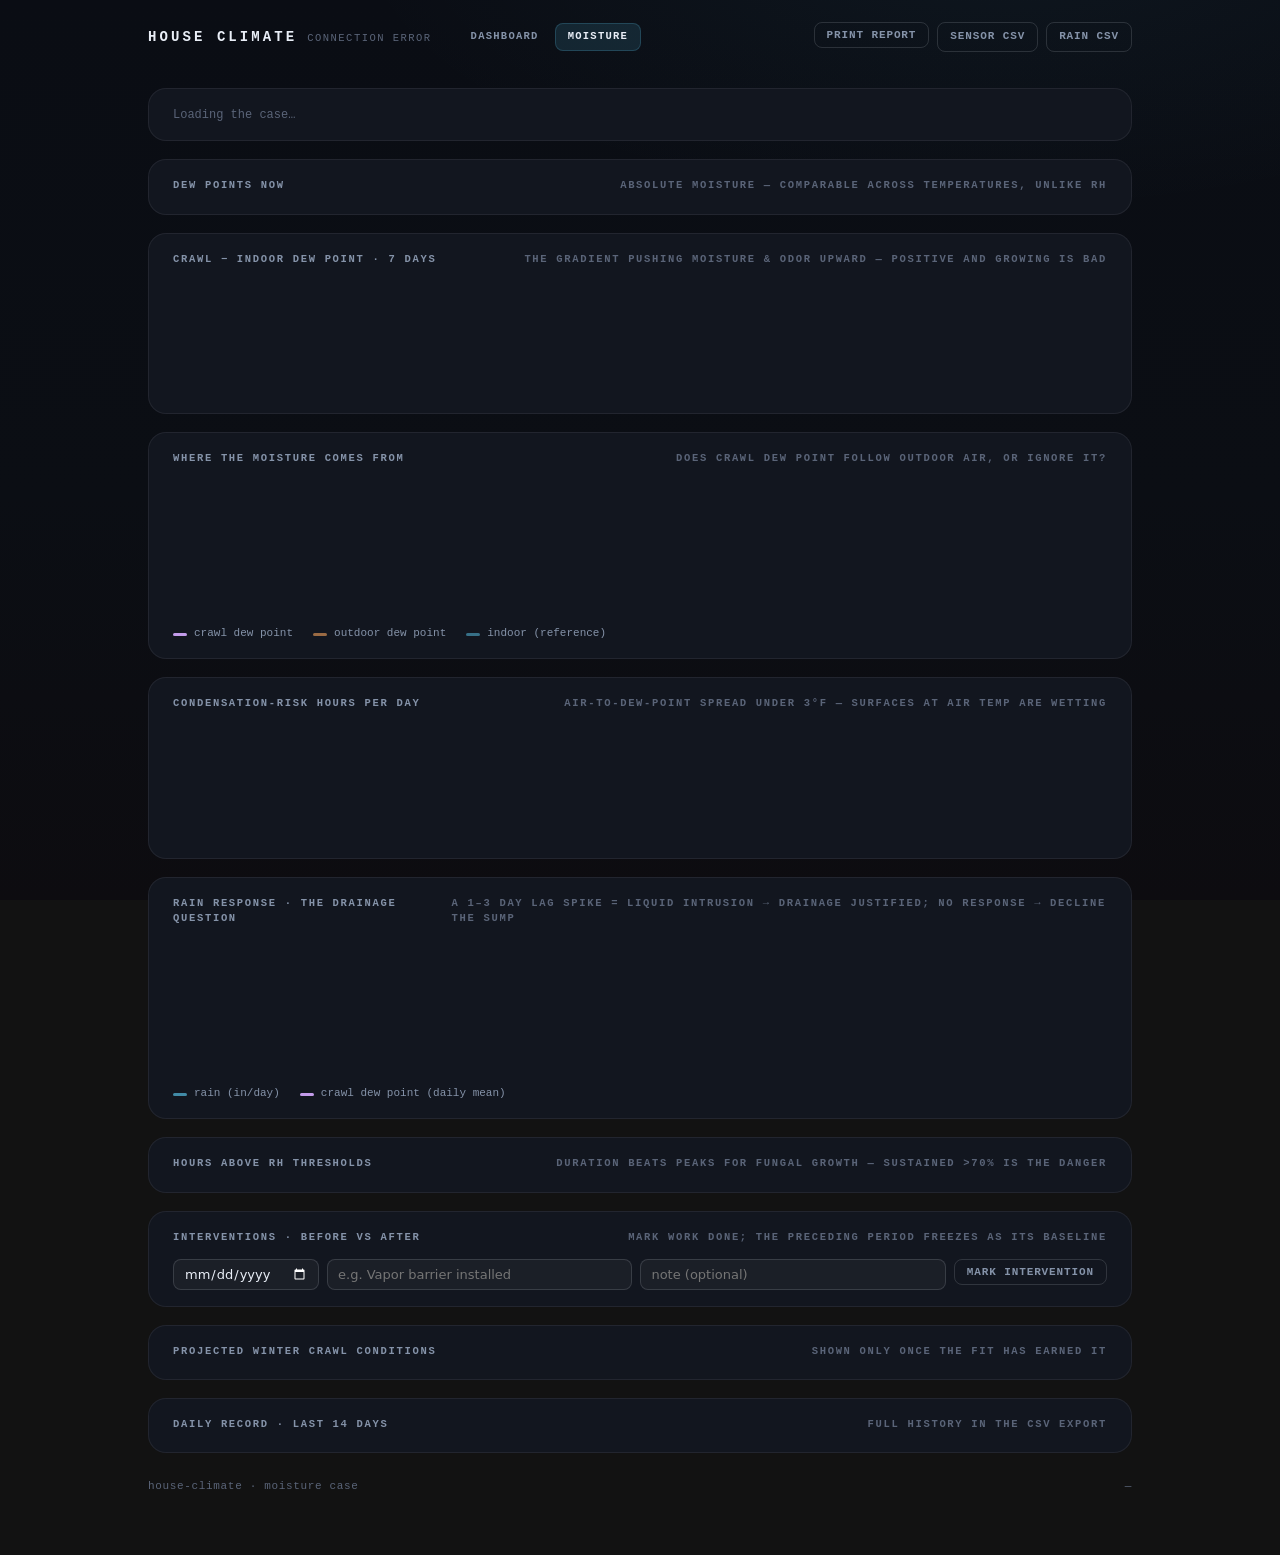
==== src/house_climate/web/static/moisture.html @ bf609acd "house-climate: self-hosted home climate dashboard" ====
<!doctype html>
<html lang="en">
<head>
  <meta charset="utf-8">
  <meta name="viewport" content="width=device-width, initial-scale=1">
  <meta name="color-scheme" content="dark">
  <title>Moisture &middot; House Climate</title>
  <link rel="icon" href="[data-uri]">
  <link rel="stylesheet" href="styles.css?v=2">
</head>
<body class="moisture-body">
  <div class="wrap mo-wrap" id="root">

    <header class="topbar">
      <div class="wordmark">
        <h1>House Climate</h1>
        <span class="sub" id="mo-sub">loading&hellip;</span>
      </div>
      <nav class="site-nav" aria-label="Site">
        <a href="./">Dashboard</a>
        <a href="moisture.html" class="active" aria-current="page">Moisture</a>
      </nav>
      <span class="spacer"></span>
      <span class="mo-actions">
        <button type="button" class="ghost-btn" id="mo-print">Print report</button>
        <a class="ghost-btn" href="/api/moisture/export.csv" download>Sensor CSV</a>
        <a class="ghost-btn" href="/api/moisture/precip.csv" download>Rain CSV</a>
      </span>
    </header>

    <!-- print-only header -->
    <div class="mo-print-head">
      <h1>Crawl Space Moisture Case &mdash; House Climate</h1>
      <p id="mo-print-meta"></p>
    </div>

    <!-- executive verdicts -->
    <section class="mo-panel" id="mo-verdicts" aria-label="Findings summary">
      <p class="loading">Loading the case&hellip;</p>
    </section>

    <!-- current dew points + delta -->
    <section class="mo-panel" aria-label="Dew points now">
      <div class="panel-head">
        <span class="micro" style="color:var(--dim)">Dew points now</span>
        <span class="micro right">absolute moisture &mdash; comparable across temperatures, unlike RH</span>
      </div>
      <div id="mo-now"></div>
    </section>

    <!-- delta chart -->
    <section class="mo-panel" aria-label="Crawl to indoor dew point delta">
      <div class="panel-head">
        <span class="micro" style="color:var(--dim)">Crawl &minus; indoor dew point &middot; 7 days</span>
        <span class="micro right">the gradient pushing moisture &amp; odor upward &mdash; positive and growing is bad</span>
      </div>
      <div id="mo-delta-lead"></div>
      <svg id="mo-delta-chart" viewBox="0 0 960 130" role="img" aria-label="Crawl minus indoor dew point over 7 days"></svg>
    </section>

    <!-- source attribution -->
    <section class="mo-panel" aria-label="Moisture source attribution">
      <div class="panel-head">
        <span class="micro" style="color:var(--dim)">Where the moisture comes from</span>
        <span class="micro right">does crawl dew point follow outdoor air, or ignore it?</span>
      </div>
      <svg id="mo-attr-chart" viewBox="0 0 960 150" role="img" aria-label="Crawl and outdoor dew point overlaid, 7 days"></svg>
      <div class="ribbon-legend">
        <span class="li"><span class="sw sw-crawlavg"></span>crawl dew point</span>
        <span class="li"><span class="sw sw-moout"></span>outdoor dew point</span>
        <span class="li"><span class="sw sw-moref"></span>indoor (reference)</span>
      </div>
      <div id="mo-attr-read"></div>
    </section>

    <!-- condensation risk -->
    <section class="mo-panel" aria-label="Condensation risk">
      <div class="panel-head">
        <span class="micro" style="color:var(--dim)">Condensation-risk hours per day</span>
        <span class="micro right">air-to-dew-point spread under 3&deg;F &mdash; surfaces at air temp are wetting</span>
      </div>
      <svg id="mo-cond-chart" viewBox="0 0 960 130" role="img" aria-label="Condensation risk hours per day"></svg>
      <div id="mo-cond-read"></div>
    </section>

    <!-- rainfall correlation -->
    <section class="mo-panel" aria-label="Rainfall response">
      <div class="panel-head">
        <span class="micro" style="color:var(--dim)">Rain response &middot; the drainage question</span>
        <span class="micro right">a 1&ndash;3 day lag spike = liquid intrusion &rarr; drainage justified; no response &rarr; decline the sump</span>
      </div>
      <svg id="mo-rain-chart" viewBox="0 0 960 150" role="img" aria-label="Daily rainfall bars with crawl dew point overlay"></svg>
      <div class="ribbon-legend">
        <span class="li"><span class="sw sw-rainbar"></span>rain (in/day)</span>
        <span class="li"><span class="sw sw-crawlavg"></span>crawl dew point (daily mean)</span>
      </div>
      <div id="mo-rain-read"></div>
    </section>

    <!-- threshold counters -->
    <section class="mo-panel" aria-label="Humidity threshold hours">
      <div class="panel-head">
        <span class="micro" style="color:var(--dim)">Hours above RH thresholds</span>
        <span class="micro right">duration beats peaks for fungal growth &mdash; sustained &gt;70% is the danger</span>
      </div>
      <div id="mo-thresholds"></div>
    </section>

    <!-- interventions -->
    <section class="mo-panel" aria-label="Interventions and baselines">
      <div class="panel-head">
        <span class="micro" style="color:var(--dim)">Interventions &middot; before vs after</span>
        <span class="micro right">mark work done; the preceding period freezes as its baseline</span>
      </div>
      <div id="mo-interventions"></div>
      <form id="mo-iv-form" class="mo-iv-form" autocomplete="off">
        <input type="date" id="mo-iv-date" required aria-label="Intervention date">
        <input type="text" id="mo-iv-label" required maxlength="80" placeholder="e.g. Vapor barrier installed" aria-label="Intervention label">
        <input type="text" id="mo-iv-note" maxlength="200" placeholder="note (optional)" aria-label="Intervention note">
        <button type="submit" class="ghost-btn">Mark intervention</button>
      </form>
    </section>

    <!-- winter projection -->
    <section class="mo-panel" aria-label="Winter projection">
      <div class="panel-head">
        <span class="micro" style="color:var(--dim)">Projected winter crawl conditions</span>
        <span class="micro right">shown only once the fit has earned it</span>
      </div>
      <div id="mo-projection"></div>
    </section>

    <!-- daily table (report backbone) -->
    <section class="mo-panel" aria-label="Daily statistics">
      <div class="panel-head">
        <span class="micro" style="color:var(--dim)">Daily record &middot; last 14 days</span>
        <span class="micro right">full history in the CSV export</span>
      </div>
      <div class="mo-tablewrap" id="mo-daily"></div>
    </section>

    <footer class="foot">
      <span>house-climate &middot; moisture case</span>
      <span class="r num" id="mo-generated">&mdash;</span>
    </footer>
  </div>

  <script src="common.js?v=2"></script>
  <script src="moisture.js?v=2"></script>
</body>
</html>
---- src/house_climate/web/static/styles.css ----
/* ================================================================
   HOUSE CLIMATE — the house is the interface.
   Committed single-theme night design: the page is the house's
   environment (sky above, earth below). Every color painted explicitly;
   this runs on a LAN wall display with no internet, no webfonts.
   ================================================================ */
:root {
  --void-top: #0A0D14;
  --void-bot: #0D0C10;
  --panel: #12161F;
  --edge: rgba(233, 238, 247, 0.07);
  --edge-strong: rgba(233, 238, 247, 0.14);
  --ink: #E9EEF7;
  --dim: #8593A9;
  --faint: #5A6478;
  --cool: #5BC9F0;
  --cool-soft: rgba(91, 201, 240, 0.14);
  --heat: #F5A45C;
  --heat-soft: rgba(245, 164, 92, 0.13);
  /* Location palette — one hue per PLACE, on every chart on every page:
     indoor = teal (--cool, solid), outside = amber (--heat, dashed),
     crawl space = violet (solid). Never reuse a place hue for a metric. */
  --crawl-line: #C39BEA;
  --crawl-soft: rgba(195, 155, 234, 0.16);
  --mint: #8AE0AD;
  --mint-soft: rgba(138, 224, 173, 0.12);
  --warn: #E8C268;
  --warn-soft: rgba(232, 194, 104, 0.10);
  --crit: #EB7A70;
  --ok-value: #8FDCA9;
  --mono: ui-monospace, "SF Mono", "Cascadia Code", Menlo, Consolas, monospace;
  --sans: system-ui, -apple-system, "Segoe UI", sans-serif;
}

* { box-sizing: border-box; margin: 0; padding: 0; }

html { scrollbar-color: #2A3140 transparent; }

body {
  font-family: var(--sans);
  color: var(--ink);
  background:
    radial-gradient(1100px 480px at 78% -8%, rgba(91, 201, 240, 0.05), transparent 60%),
    linear-gradient(180deg, var(--void-top) 0%, #0B0E14 55%, var(--void-bot) 100%);
  background-attachment: fixed;
  min-height: 100vh;
  font-size: 15px;
  line-height: 1.45;
  -webkit-font-smoothing: antialiased;
}

.wrap { max-width: 1160px; margin: 0 auto; padding: 0 28px 60px; }

/* ---- microlabel voice: everything quiet speaks mono ---- */
.micro {
  font-family: var(--mono);
  font-size: 10.5px;
  font-weight: 600;
  letter-spacing: 0.16em;
  text-transform: uppercase;
  color: var(--faint);
}
.num { font-variant-numeric: tabular-nums; }
.dim { color: var(--dim); }

/* ---- range coloring: the number itself is the status ----
   green = in range, yellow = drifting, red = out of range.
   These are override utilities: they must defeat the component base color
   rules (e.g. `.card .lead .v`, `.floor .t`) that set the default ink, and
   those carry higher selector specificity — so !important is the correct
   tool here, not a shortcut. */
.v-ok { color: var(--ok-value) !important; }
.v-watch { color: var(--warn) !important; }
.v-out { color: var(--crit) !important; }

/* ================= top bar ================= */
.topbar {
  display: flex; align-items: center; gap: 14px;
  padding: 22px 0 18px;
}
.wordmark { display: flex; align-items: baseline; gap: 10px; }
.wordmark h1 {
  font-family: var(--mono);
  font-size: 14px; font-weight: 700;
  letter-spacing: 0.22em; text-transform: uppercase;
  color: var(--ink);
  white-space: nowrap;
}
.wordmark .sub { font-family: var(--mono); font-size: 10.5px; letter-spacing: 0.14em; text-transform: uppercase; color: var(--faint); }

.breath-dot {
  width: 8px; height: 8px; border-radius: 50%;
  background: var(--mint);
  box-shadow: 0 0 8px 1px rgba(138, 224, 173, 0.55);
  animation: breathe 4.5s ease-in-out infinite;
  flex: none;
}
[data-state="cooling"] .breath-dot {
  background: var(--cool);
  box-shadow: 0 0 10px 2px rgba(91, 201, 240, 0.6);
  animation-duration: 2.6s;
}
[data-state="heating"] .breath-dot {
  background: var(--heat);
  box-shadow: 0 0 10px 2px rgba(245, 164, 92, 0.6);
  animation-duration: 2.6s;
}
/* connection lost / no data: the pulse goes red and stops */
[data-conn="down"] .breath-dot {
  background: var(--crit);
  box-shadow: 0 0 10px 2px rgba(235, 122, 112, 0.6);
  animation: none;
}
@keyframes breathe {
  0%, 100% { transform: scale(1); opacity: 0.75; }
  50% { transform: scale(1.35); opacity: 1; }
}

.topbar .spacer { flex: 1; }

/* ---- site nav: the two pages of the app, active page marked ---- */
.site-nav { display: flex; gap: 3px; margin-left: 12px; }
.site-nav a {
  font-family: var(--mono); font-size: 10.5px; font-weight: 600;
  letter-spacing: 0.12em; text-transform: uppercase;
  color: var(--dim); text-decoration: none;
  padding: 5px 12px; border-radius: 8px;
  border: 1px solid transparent;
  white-space: nowrap;
}
.site-nav a:hover { color: var(--ink); background: rgba(233, 238, 247, 0.05); }
.site-nav a:focus-visible { outline: 2px solid var(--cool); outline-offset: 1px; }
.site-nav a.active {
  color: var(--ink);
  background: rgba(91, 201, 240, 0.12);
  border-color: rgba(91, 201, 240, 0.2);
}
.clock { font-family: var(--mono); font-size: 12.5px; color: var(--dim); letter-spacing: 0.04em; }
.today-chip {
  font-family: var(--mono); font-size: 12.5px; font-weight: 600;
  color: var(--mint);
  background: var(--mint-soft);
  border: 1px solid rgba(138, 224, 173, 0.22);
  padding: 5px 12px; border-radius: 999px;
  white-space: nowrap;
}

/* ================= alerts strip ================= */
.alerts { display: flex; flex-direction: column; gap: 8px; margin-bottom: 18px; }
.alerts:empty { display: none; }
.alert {
  display: flex; align-items: baseline; gap: 10px;
  font-family: var(--mono); font-size: 13px; line-height: 1.5;
  padding: 10px 14px;
  border-radius: 10px;
  border-left: 3px solid var(--warn);
  background: var(--warn-soft);
  color: var(--ink);
}
.alert .sev {
  font-size: 9.5px; font-weight: 700; letter-spacing: 0.12em; text-transform: uppercase;
  color: var(--warn); flex: none;
}
.alert.crit { border-left-color: var(--crit); background: rgba(235, 122, 112, 0.10); }
.alert.crit .sev { color: var(--crit); }

/* ================= hero row ================= */
.hero-row {
  display: grid;
  grid-template-columns: minmax(0, 2.05fr) minmax(250px, 1fr);
  gap: 18px;
  align-items: stretch;
}

/* ---- page-load orchestration: the system comes online in order ---- */
@keyframes rise { from { opacity: 0; transform: translateY(14px); } to { opacity: 1; transform: none; } }
.scene, .rail, .humidity-panel, .crawl-panel, .ribbon-panel, .card { animation: rise 0.7s cubic-bezier(0.16, 1, 0.3, 1) both; }
.rail { animation-delay: 0.10s; }
.humidity-panel { animation-delay: 0.18s; }
.crawl-panel { animation-delay: 0.24s; }
.ribbon-panel { animation-delay: 0.28s; }
.cards .card:nth-child(1) { animation-delay: 0.38s; }
.cards .card:nth-child(2) { animation-delay: 0.46s; }
.cards .card:nth-child(3) { animation-delay: 0.54s; }

.scene {
  position: relative;
  border: 1px solid var(--edge);
  border-radius: 18px;
  background: linear-gradient(180deg, #0D1119 0%, #0F131C 72%, #12100F 100%);
  overflow: hidden;
  padding: 26px 30px 22px;
  display: grid;
  grid-template-columns: minmax(0, 1.15fr) minmax(0, 1fr);
  gap: 26px;
  transition: filter 0.6s ease, background 1.2s ease;
}
/* stale reading: the whole scene desaturates */
.scene.is-stale { filter: saturate(0.35) brightness(0.85); }

/* ---- the sky: driven by the real weather feed ----
   data-weather on #root: day | night | clouds | rain | snow */
.stars { position: absolute; inset: 0; z-index: 0; pointer-events: none; display: none; }
[data-weather="night"] .stars { display: block; }
.stars i {
  position: absolute;
  width: 2px; height: 2px; border-radius: 50%;
  background: #E9EEF7;
  opacity: 0.18;
  animation: twinkle var(--tw, 9s) ease-in-out var(--twd, 0s) infinite;
}
@keyframes twinkle {
  0%, 100% { opacity: 0.10; }
  50% { opacity: var(--twmax, 0.42); }
}

/* sun by day, moon by night */
[data-weather="night"] .sun {
  background: radial-gradient(circle at 62% 38%, #F0F3F9 42%, #B9C2D4 60%, rgba(185, 194, 212, 0.2) 100%);
  box-shadow: 0 0 14px 3px rgba(233, 238, 247, 0.18);
  animation: none;
}
[data-weather="clouds"] .sun { filter: brightness(0.72) saturate(0.7); }
[data-weather="rain"] .sun { filter: brightness(0.45) saturate(0.4); }
[data-weather="snow"] .sun { filter: brightness(0.6) saturate(0.5); }

/* drifting clouds — present for clouds, rain, and snow */
.clouds { position: absolute; inset: 0; z-index: 0; pointer-events: none; display: none; overflow: hidden; }
[data-weather="clouds"] .clouds,
[data-weather="rain"] .clouds,
[data-weather="snow"] .clouds { display: block; }
.clouds i {
  position: absolute;
  width: 130px; height: 30px; border-radius: 999px;
  background: rgba(233, 238, 247, 0.10);
  filter: blur(13px);
  animation: cloud-drift var(--cd, 85s) linear var(--cdd, 0s) infinite;
}
[data-weather="rain"] .clouds i,
[data-weather="snow"] .clouds i { background: rgba(160, 176, 205, 0.13); }
@keyframes cloud-drift {
  from { transform: translateX(-160px); }
  to { transform: translateX(1200px); }
}

/* rain falls around the house */
.rain { position: absolute; inset: 0; z-index: 0; pointer-events: none; display: none; }
[data-weather="rain"] .rain { display: block; }
.rain i {
  position: absolute; top: -14px;
  width: 1.5px; height: 12px; border-radius: 2px;
  background: linear-gradient(180deg, rgba(122, 168, 255, 0), rgba(122, 168, 255, 0.4));
  transform: rotate(9deg);
  animation: rainfall var(--rd, 1.1s) linear var(--rdd, 0s) infinite;
}
@keyframes rainfall {
  from { transform: translateY(0) rotate(9deg); opacity: 0.9; }
  to { transform: translateY(480px) rotate(9deg); opacity: 0.35; }
}

/* snow drifts down with a gentle sway */
.snow { position: absolute; inset: 0; z-index: 0; pointer-events: none; display: none; }
[data-weather="snow"] .snow { display: block; }
.snow i {
  position: absolute; top: -12px;
  width: 3px; height: 3px; border-radius: 50%;
  background: rgba(233, 238, 247, 0.75);
  animation: snowfall var(--sd, 8s) linear var(--sdd, 0s) infinite;
}
@keyframes snowfall {
  0% { transform: translate(0, 0); opacity: 0; }
  12% { opacity: 0.85; }
  100% { transform: translate(var(--sx, 12px), 470px); opacity: 0.4; }
}

/* sky tint follows the weather */
[data-weather="night"] .scene { background: linear-gradient(180deg, #0A0D16 0%, #0E121B 72%, #12100F 100%); }
[data-weather="rain"] .scene { background: linear-gradient(180deg, #0B0F15 0%, #0E1119 72%, #100F0E 100%); }
[data-weather="clouds"] .scene,
[data-weather="snow"] .scene { background: linear-gradient(180deg, #0E1219 0%, #10141C 72%, #12100F 100%); }

/* ambience pauses when the tab is hidden — this runs for months on a wall */
[data-anim="paused"] .stars i,
[data-anim="paused"] .clouds i,
[data-anim="paused"] .rain i,
[data-anim="paused"] .snow i,
[data-anim="paused"] .airflow .aw-stream,
[data-anim="paused"] .airflow .aw-stream path,
[data-anim="paused"] .breath-dot,
[data-anim="paused"] .sun,
[data-anim="paused"] .rb-now-dot { animation-play-state: paused; }

.scene .outdoor, .scene .house, .scene .stat-col { position: relative; z-index: 1; }

/* ---- outdoor strip ---- */
.outdoor {
  grid-column: 1 / -1;
  display: flex; flex-wrap: wrap; align-items: center; gap: 16px;
  min-height: 30px;
}
.sun {
  width: 22px; height: 22px; border-radius: 50%;
  background: radial-gradient(circle at 38% 35%, #FFD9A8, var(--heat) 58%, rgba(245, 164, 92, 0.25) 100%);
  box-shadow: 0 0 18px 4px rgba(245, 164, 92, calc(0.12 + 0.35 * var(--solar, 0.27)));
  animation: sunpulse 8s ease-in-out infinite;
  flex: none;
}
@keyframes sunpulse { 0%, 100% { filter: brightness(1); } 50% { filter: brightness(1.18); } }
.outdoor .line { font-family: var(--mono); font-size: 12.5px; color: var(--dim); letter-spacing: 0.03em; }
.outdoor .line b { color: var(--ink); font-weight: 600; }
.outdoor .aqi {
  margin-left: auto;
  font-family: var(--mono); font-size: 11px; font-weight: 600;
  padding: 3px 10px; border-radius: 999px;
  letter-spacing: 0.05em;
  white-space: nowrap;
}
.aqi-ok { color: var(--mint); background: var(--mint-soft); }
.aqi-neutral { color: var(--dim); background: rgba(233, 238, 247, 0.06); }
.aqi-warn { color: var(--warn); background: var(--warn-soft); }
.aqi-crit { color: var(--crit); background: rgba(235, 122, 112, 0.14); }

/* prominent escalation above the modest .aqi chip — same crit hue.
   flex-basis:100% forces it onto its own row in the flex-wrap .outdoor
   strip, pushing the sun/temp line beneath it. */
.smoke-banner {
  flex-basis: 100%;
  color: var(--crit); background: rgba(235, 122, 112, 0.14);
  border-radius: 10px; padding: 8px 12px;
  font-family: var(--mono); font-size: 0.85rem; font-weight: 600;
}

/* ---- the house cross-section ---- */
.house { position: relative; padding-top: 44px; }
.roof {
  position: absolute; top: 0; left: -7%; width: 114%; height: 52px;
  clip-path: polygon(50% 0, 100% 100%, 0 100%);
  background: linear-gradient(180deg, #1B2230, #141924);
  border-radius: 2px;
}
.roof::after {
  content: ""; position: absolute; inset: 0;
  clip-path: polygon(50% 0, 100% 100%, 50% 6px, 0 100%);
  background: var(--edge-strong);
}
.floors {
  position: relative;
  border: 1px solid var(--edge-strong);
  border-radius: 0 0 4px 4px;
  background: rgba(18, 22, 31, 0.6);
  overflow: hidden;
  transition: box-shadow 1.2s ease;
}
[data-state="cooling"] .floors {
  box-shadow: inset 0 0 34px rgba(91, 201, 240, 0.10), 0 0 22px rgba(91, 201, 240, 0.07);
  animation: wallglow 2.6s ease-in-out infinite;
}
@keyframes wallglow {
  0%, 100% { box-shadow: inset 0 0 34px rgba(91, 201, 240, 0.08), 0 0 22px rgba(91, 201, 240, 0.05); }
  50% { box-shadow: inset 0 0 44px rgba(91, 201, 240, 0.15), 0 0 26px rgba(91, 201, 240, 0.10); }
}
[data-state="heating"] .floors { animation: heatglow 2.6s ease-in-out infinite; }
@keyframes heatglow {
  0%, 100% { box-shadow: inset 0 0 34px rgba(245, 164, 92, 0.08), 0 0 22px rgba(245, 164, 92, 0.05); }
  50% { box-shadow: inset 0 0 44px rgba(245, 164, 92, 0.15), 0 0 26px rgba(245, 164, 92, 0.10); }
}

.floor {
  display: flex; align-items: center; justify-content: space-between;
  gap: 12px;
  padding: 15px 18px;
  border-top: 1px solid var(--edge);
  position: relative; z-index: 2;
}
.floor:first-child { border-top: none; }
.floor .room { display: flex; flex-direction: column; gap: 3px; }
.floor .vals { display: flex; align-items: baseline; gap: 12px; }
.floor .t { font-family: var(--mono); font-size: 21px; font-weight: 500; color: var(--ink); }
.floor .t .u { font-size: 12px; color: var(--faint); font-weight: 400; }
.floor .rh { font-family: var(--mono); font-size: 12px; color: var(--dim); }
.floor .age { font-family: var(--mono); font-size: 10px; color: var(--faint); }
.floor .age.old { color: var(--warn); }
.sig { display: inline-flex; align-items: flex-end; gap: 1.5px; height: 10px; margin-left: 2px; opacity: 0.75; }
.sig i { width: 2.5px; border-radius: 1px; background: var(--ok-value); }
.sig i:nth-child(1) { height: 3px; } .sig i:nth-child(2) { height: 5px; }
.sig i:nth-child(3) { height: 7px; } .sig i:nth-child(4) { height: 10px; }
.sig.weak i { background: var(--warn); }
.sig i.off { background: rgba(233, 238, 247, 0.14); }
.batt-chip {
  font-family: var(--mono); font-size: 9px; font-weight: 700; letter-spacing: 0.08em;
  text-transform: uppercase;
  color: var(--crit); background: rgba(235, 122, 112, 0.14);
  padding: 2px 6px; border-radius: 999px; margin-left: 2px;
}
/* indoor PM2.5 chip (Levoit via the HA bridge) — severity-colored */
.pm {
  font-family: var(--mono); font-size: 10px; font-weight: 700; letter-spacing: 0.05em;
  padding: 2px 6px; border-radius: 999px; margin-left: 2px;
  border: 1px solid transparent; cursor: default;
}
.pm.pm-ok { color: var(--ok-value); background: var(--mint-soft); }
.pm.pm-warn { color: var(--warn); background: var(--warn-soft); }
.pm.pm-bad { color: var(--crit); background: rgba(235, 122, 112, 0.14); }
.pm.pm-stale { color: var(--faint); border-color: var(--edge); }
.floor.stale .t, .floor.stale .rh { color: var(--faint); }
.floor.absent .t, .floor.absent .rh { color: var(--faint); }
.floor.absent .waiting { font-family: var(--mono); font-size: 11.5px; color: var(--faint); font-style: normal; }

/* crawl space: below the drawn ground line */
.crawl {
  margin-top: 10px;
  border: 1px dashed rgba(233, 238, 247, 0.13);
  border-radius: 4px;
  background: rgba(13, 12, 10, 0.5);
  position: relative; z-index: 2;
}
.crawl:empty { display: none; }
.crawl::before {
  content: "";
  position: absolute; top: -6px; left: -60px; right: -60px;
  height: 1px;
  background: linear-gradient(90deg, transparent, var(--edge-strong) 8%, var(--edge-strong) 92%, transparent);
  pointer-events: none;
}
.crawl .floor { border-top: none; padding: 11px 18px; }
.crawl .t { font-size: 17px; }

/* Conditioned air moving through the house — streamlines. Each stream is a
   full-width sine path; puffs of light (stroke dashes) travel ALONG the
   curve, so the motion itself undulates instead of a shape being dragged
   across. The whole stream also breathes vertically. Deliberately NOT rain:
   horizontal, wavy, soft-ended (the stroke gradient fades both edges).
   Cyan cooling, amber heating, neutral fan. */
.airflow { position: absolute; inset: 0; z-index: 1; pointer-events: none; overflow: hidden; }
.airflow .aw-stream {
  position: absolute; inset: 0; width: 100%; height: 100%;
  opacity: 0;
  transition: opacity 0.9s ease;
  will-change: opacity;
}
.airflow .aw-stream path {
  fill: none;
  stroke-width: 2.2;
  stroke-linecap: round;
  vector-effect: non-scaling-stroke;
  /* pathLength=100 on the element makes these units stable */
  stroke-dasharray: 7 26;
}
[data-state="cooling"] .airflow .aw-stream,
[data-state="heating"] .airflow .aw-stream,
[data-state="fan"] .airflow .aw-stream {
  opacity: 1;
  animation: stream-breathe var(--bob, 7s) ease-in-out var(--delay, 0s) infinite;
}
[data-state="cooling"] .airflow .aw-stream path { stroke: url(#aw-cool); animation: dashflow var(--dur, 6s) linear var(--delay, 0s) infinite; }
[data-state="heating"] .airflow .aw-stream path { stroke: url(#aw-heat); animation: dashflow var(--dur, 6s) linear var(--delay, 0s) infinite; }
[data-state="fan"] .airflow .aw-stream path { stroke: url(#aw-fan); animation: dashflow calc(var(--dur, 6s) * 1.6) linear var(--delay, 0s) infinite; }
@keyframes dashflow {
  from { stroke-dashoffset: 0; }
  to { stroke-dashoffset: -66; } /* two dash periods per cycle, seamless */
}
@keyframes stream-breathe {
  0%, 100% { transform: translateY(0); }
  50% { transform: translateY(var(--bobamp, 4px)); }
}

/* ---- thermostat column ---- */
.stat-col { display: flex; flex-direction: column; justify-content: center; gap: 16px; padding-bottom: 60px; }
.big-temp { display: flex; align-items: baseline; gap: 6px; line-height: 1; }
.big-temp .v {
  font-size: 84px; font-weight: 200; letter-spacing: -0.02em;
  font-variant-numeric: tabular-nums;
  color: var(--ink);
}
.big-temp .u { font-size: 22px; font-weight: 300; color: var(--dim); }

.eq-pill {
  display: inline-flex; align-items: center; gap: 8px;
  align-self: flex-start;
  font-family: var(--mono); font-size: 12px; font-weight: 600;
  letter-spacing: 0.12em; text-transform: uppercase;
  padding: 7px 14px; border-radius: 999px;
  border: 1px solid var(--edge-strong);
  color: var(--dim); background: rgba(233, 238, 247, 0.03);
  transition: all 0.6s ease;
}
.eq-pill .d { width: 7px; height: 7px; border-radius: 50%; background: var(--faint); }
[data-state="cooling"] .eq-pill {
  color: var(--cool); border-color: rgba(91, 201, 240, 0.35); background: var(--cool-soft);
}
[data-state="cooling"] .eq-pill .d {
  background: var(--cool);
  box-shadow: 0 0 8px 2px rgba(91, 201, 240, 0.5);
  animation: breathe 2.6s ease-in-out infinite;
}
[data-state="heating"] .eq-pill {
  color: var(--heat); border-color: rgba(245, 164, 92, 0.35); background: var(--heat-soft);
}
[data-state="heating"] .eq-pill .d {
  background: var(--heat);
  box-shadow: 0 0 8px 2px rgba(245, 164, 92, 0.5);
  animation: breathe 2.6s ease-in-out infinite;
}

/* comfort band: heat notch … indoor marker … cool notch */
.band { display: flex; flex-direction: column; gap: 7px; max-width: 320px; }
[data-state="off"] .band { opacity: 0.5; }
.band .track {
  position: relative; height: 5px; border-radius: 999px;
  background: linear-gradient(90deg, rgba(245, 164, 92, 0.35), rgba(233, 238, 247, 0.10) 38%, rgba(233, 238, 247, 0.10) 62%, rgba(91, 201, 240, 0.35));
}
.band .notch {
  position: absolute; top: -4px; width: 2.5px; height: 13px; border-radius: 2px;
}
.band .notch.h { background: var(--heat); }
.band .notch.c { background: var(--cool); }
.band .marker {
  position: absolute; top: -3.5px;
  width: 12px; height: 12px; border-radius: 50%;
  background: var(--ink);
  border: 2.5px solid #0F131C;
  box-shadow: 0 0 0 1.5px rgba(233, 238, 247, 0.35);
  transform: translateX(-50%);
}
[data-state="cooling"] .band .marker {
  background: var(--cool);
  box-shadow: 0 0 0 1.5px rgba(91, 201, 240, 0.5), 0 0 10px 2px rgba(91, 201, 240, 0.35);
}
[data-state="heating"] .band .marker {
  background: var(--heat);
  box-shadow: 0 0 0 1.5px rgba(245, 164, 92, 0.5), 0 0 10px 2px rgba(245, 164, 92, 0.35);
}
.band .labels { display: flex; justify-content: space-between; font-family: var(--mono); font-size: 11px; color: var(--dim); }
.band .labels .h b { color: var(--heat); font-weight: 600; }
.band .labels .c b { color: var(--cool); font-weight: 600; }

.rh-line { font-family: var(--mono); font-size: 13px; color: var(--dim); }
.rh-line b { font-weight: 600; color: var(--ink); }
/* the source note wraps as one unit instead of breaking mid-phrase */
.rh-line .rh-src { white-space: nowrap; color: var(--faint); }

/* stale banner + no-data empty state */
.stale-banner {
  grid-column: 1 / -1;
  font-family: var(--mono); font-size: 11px; font-weight: 600; letter-spacing: 0.1em;
  text-transform: uppercase;
  color: var(--warn); background: var(--warn-soft);
  border: 1px solid rgba(232, 194, 104, 0.25);
  border-radius: 8px; padding: 8px 12px; text-align: center;
}
.scene-empty {
  grid-column: 1 / -1;
  display: flex; flex-direction: column; align-items: center; gap: 8px;
  padding: 40px 20px; text-align: center;
}
.scene-empty .dot { width: 10px; height: 10px; border-radius: 50%; background: var(--crit); box-shadow: 0 0 10px 2px rgba(235, 122, 112, 0.5); }
.scene-empty p { color: var(--ink); font-size: 14px; }
.scene-empty p.sub { color: var(--dim); font-size: 12.5px; }

/* ================= cost rail ================= */
.rail {
  border: 1px solid var(--edge);
  border-radius: 18px;
  background: var(--panel);
  padding: 22px 22px 18px;
  display: flex; flex-direction: column;
}
.peak-strip {
  display: flex; flex-direction: column; gap: 2px;
  padding: 8px 12px; border-radius: 10px; margin-bottom: 12px; line-height: 1.25;
}
.peak-strip b { font-size: 0.95rem; letter-spacing: 0.02em; }
.peak-strip span { font-size: 0.8rem; opacity: 0.9; }
/* Same three hues as the band breakdown below (.b-off/.b-mid/.b-peak) and
   the chart's on-peak shading (.rb-peak), so the strip reads as one system. */
.peak-strip.is-off { background: var(--mint-soft); color: var(--mint); }
.peak-strip.is-warn { background: var(--warn-soft); color: var(--warn); }
.peak-strip.is-peak { background: rgba(235, 122, 112, 0.14); color: var(--crit); }
/* Mid tier active (not bordering peak): same amber as .b-mid below, so it
   never reads as the mint "cheap power" off-peak state. */
.peak-strip.is-mid { background: var(--warn-soft); color: var(--warn); }
/* Flat-rate utility: no peak/off framing exists, so no mint/amber/red — a
   plain neutral gray instead of implying either "cheap" or "watch out". */
.peak-strip.is-flat { background: rgba(133, 147, 169, 0.12); color: var(--dim); }

.rail .today-amt {
  font-size: 46px; font-weight: 250; line-height: 1.05;
  font-variant-numeric: tabular-nums;
  color: var(--ink);
  margin-top: 8px;
  transition: color 0.5s ease;
}
.rail .today-amt.is-ticking { color: var(--mint); text-shadow: 0 0 18px rgba(138, 224, 173, 0.25); }
.accrual {
  margin-top: 6px;
  font-family: var(--mono); font-size: 11.5px; font-weight: 600;
  color: var(--mint);
}
.accrual[hidden] { display: none; }

.rail hr { border: none; border-top: 1px solid var(--edge); margin: 16px 0 14px; }

.bands { display: flex; flex-direction: column; gap: 8px; margin-top: 9px; }
.bandrow { display: flex; align-items: center; gap: 9px; font-family: var(--mono); font-size: 12px; }
.bandrow .dot { width: 7px; height: 7px; border-radius: 50%; flex: none; }
.bandrow .nm { color: var(--dim); width: 70px; }
.bandrow .bar { flex: 1; height: 3px; border-radius: 999px; background: rgba(233, 238, 247, 0.07); overflow: hidden; }
.bandrow .bar i { display: block; height: 100%; border-radius: 999px; }
.bandrow .amt { color: var(--ink); font-weight: 600; width: 50px; text-align: right; }
.b-peak .dot, .b-peak .bar i { background: var(--crit); }
.b-mid .dot, .b-mid .bar i { background: var(--warn); }
.b-off .dot, .b-off .bar i { background: var(--mint); }

.proj-row { display: flex; justify-content: space-between; font-family: var(--mono); font-size: 12px; color: var(--dim); margin-top: 10px; }
.proj-row b { color: var(--ink); font-weight: 600; }

.fc-line { margin-top: 9px; font-size: 13px; color: var(--dim); line-height: 1.5; }
.fc-line b { color: var(--ink); font-weight: 600; }
.fc-basis { margin-top: 5px; font-family: var(--mono); font-size: 10.5px; color: var(--faint); }
.fc-tip {
  margin-top: 9px; padding: 9px 12px;
  border-left: 2px solid var(--mint);
  background: var(--mint-soft);
  border-radius: 0 8px 8px 0;
  font-size: 12.5px; color: var(--ink); line-height: 1.5;
}
.fc-tip b { color: var(--mint); }

/* ================= humidity panel (full width) ================= */
.humidity-panel {
  margin-top: 18px;
  border: 1px solid var(--edge);
  border-radius: 18px;
  background: var(--panel);
  padding: 20px 24px 16px;
}
.hum-top { display: flex; align-items: baseline; gap: 22px; flex-wrap: wrap; margin: 8px 0 4px; }
.hum-big { display: flex; align-items: baseline; gap: 7px; }
.hum-big .v { font-size: 44px; font-weight: 250; line-height: 1; font-variant-numeric: tabular-nums; }
.hum-big .u { font-family: var(--mono); font-size: 11.5px; color: var(--dim); }
.hum-dew { font-size: 13.5px; color: var(--dim); line-height: 1.5; }
.hum-dew b { font-weight: 600; color: var(--ink); font-family: var(--mono); font-size: 13px; }
.hum-spark { display: block; width: 100%; height: auto; margin-top: 6px; }
.hs-indoor { fill: none; stroke: var(--cool); stroke-width: 2; stroke-linecap: round; stroke-linejoin: round; }
.hs-outdoor { fill: none; stroke: rgba(245, 164, 92, 0.55); stroke-width: 1.5; stroke-dasharray: 5 4; }
.hs-fill { fill: url(#hs-grad); }
.hs-label { font-family: var(--mono); font-size: 10px; fill: var(--faint); }
.hs-grid { stroke: rgba(233, 238, 247, 0.05); stroke-width: 1; }
.hum-foot { display: flex; gap: 24px; flex-wrap: wrap; margin-top: 10px; align-items: baseline; }
.hum-window {
  padding-left: 10px;
  border-left: 3px solid var(--edge-strong);
  font-size: 13px; font-weight: 600; color: var(--dim);
}
.hum-window.open { color: var(--ok-value); border-left-color: var(--ok-value); }
.hum-window.closed { color: var(--warn); border-left-color: var(--warn); }
.hum-ac { margin-left: auto; font-size: 12.5px; color: var(--dim); }
.hum-ac b { color: var(--ink); font-weight: 600; font-family: var(--mono); font-size: 12px; }

/* ================= crawl space panel (full width) ================= */
.crawl-panel {
  margin-top: 18px;
  border: 1px solid var(--edge);
  border-radius: 18px;
  background: var(--panel);
  padding: 20px 24px 16px;
}
.crawl-panel[hidden] { display: none; }
/* range tabs */
.range-tabs { display: flex; gap: 2px; background: rgba(233, 238, 247, 0.04); border-radius: 8px; padding: 2px; }
.range-tabs button {
  font-family: var(--mono); font-size: 10.5px; font-weight: 600; letter-spacing: 0.08em;
  color: var(--dim); background: none; border: 0; border-radius: 6px;
  padding: 3px 10px; cursor: pointer;
}
.range-tabs button:hover { color: var(--ink); }
.range-tabs button:focus-visible { outline: 2px solid var(--cool); outline-offset: 1px; }
.range-tabs button.is-on { color: var(--ink); background: rgba(91, 201, 240, 0.14); }
/* stat chips */
.cs-chips { display: flex; gap: 10px; flex-wrap: wrap; margin: 6px 0 4px; }
.cs-chip {
  display: inline-flex; align-items: baseline; gap: 7px;
  border: 1px solid var(--edge); border-radius: 9px; padding: 4px 10px;
  font-size: 12.5px;
}
.cs-chip .cl {
  font-family: var(--mono); font-size: 10px; font-weight: 600;
  letter-spacing: 0.1em; text-transform: uppercase; color: var(--faint);
}
.cs-chip b { font-family: var(--mono); font-size: 12px; font-weight: 600; color: var(--ink); }
/* trend */
.ct-up { color: var(--warn); font-family: var(--mono); font-size: 12.5px; }
.ct-down { color: var(--ok-value); font-family: var(--mono); font-size: 12.5px; }
.ct-flat { color: var(--dim); font-family: var(--mono); font-size: 12.5px; }
/* chart */
.crawl-wrap { position: relative; margin-top: 4px; }
.crawl-wrap svg { display: block; width: 100%; height: auto; }
.cz-watch { fill: var(--warn-soft); }
.cz-mold { fill: rgba(235, 122, 112, 0.10); }
.cz-line { stroke-width: 1; stroke-dasharray: 4 4; }
.cz-line.watch { stroke: rgba(232, 194, 104, 0.45); }
.cz-line.mold { stroke: rgba(235, 122, 112, 0.5); }
.cz-band { fill: var(--crawl-soft); }
.cz-avg { fill: none; stroke: var(--crawl-line); stroke-width: 2.2; stroke-linecap: round; stroke-linejoin: round; }
/* crawl temperature: same place-hue as the RH line, dashed = secondary metric.
   NOT amber — amber dashes mean "outside" everywhere else. */
.cz-temp { fill: none; stroke: rgba(195, 155, 234, 0.55); stroke-width: 1.5; stroke-dasharray: 5 4; }
.cz-templabel { font-family: var(--mono); font-size: 10px; fill: rgba(195, 155, 234, 0.6); }
.cz-hidot { fill: var(--crit); }
.cz-lodot { fill: var(--ok-value); }
.cz-marklabel { font-family: var(--mono); font-size: 10.5px; font-weight: 600; fill: var(--dim); letter-spacing: 0.05em; }
/* legend swatches */
.sw-crawlband { background: rgba(195, 155, 234, 0.28); height: 8px; border-radius: 2px; }
.sw-crawlavg { background: var(--crawl-line); }
.sw-crawltemp { background: rgba(195, 155, 234, 0.55); }
.sw-moout { background: rgba(245, 164, 92, 0.6); }
.sw-rainbar { background: rgba(91, 201, 240, 0.65); height: 8px; border-radius: 2px; }
.sw-watchzone { background: var(--warn-soft); height: 10px; border-radius: 2px; border: 1px solid rgba(232, 194, 104, 0.4); }
.sw-moldzone { background: rgba(235, 122, 112, 0.12); height: 10px; border-radius: 2px; border: 1px solid rgba(235, 122, 112, 0.45); }
/* foot: mold verdict + vent advice */
.crawl-foot { display: flex; gap: 24px; flex-wrap: wrap; margin-top: 10px; align-items: baseline; }
.cs-mold {
  padding-left: 10px;
  border-left: 3px solid var(--edge-strong);
  font-size: 13px; font-weight: 600; color: var(--dim);
}
.cs-mold.ok { color: var(--ok-value); border-left-color: var(--ok-value); }
.cs-mold.watch { color: var(--warn); border-left-color: var(--warn); }
.cs-mold.bad { color: var(--crit); border-left-color: var(--crit); }
.cs-vent { margin-left: auto; font-size: 12.5px; color: var(--dim); }

/* ================= day ribbon ================= */
.ribbon-panel {
  margin-top: 18px;
  border: 1px solid var(--edge);
  border-radius: 18px;
  background: var(--panel);
  padding: 20px 24px 14px;
}
.panel-head { display: flex; align-items: baseline; gap: 12px; margin-bottom: 4px; }
.panel-head .right { margin-left: auto; }
.ribbon-wrap { position: relative; }
.ribbon-wrap svg { display: block; width: 100%; height: auto; }
.rb-peak { fill: rgba(235, 122, 112, 0.07); }
.rb-peak-edge { stroke: rgba(235, 122, 112, 0.25); stroke-width: 1; stroke-dasharray: 3 4; }
.rb-grid { stroke: rgba(233, 238, 247, 0.05); stroke-width: 1; }
.rb-outdoor { fill: none; stroke: rgba(245, 164, 92, 0.55); stroke-width: 1.6; stroke-dasharray: 5 4; }
.rb-indoor { fill: none; stroke: var(--cool); stroke-width: 2.2; stroke-linecap: round; stroke-linejoin: round; }
.rb-indoor-fill { fill: url(#rb-grad); }
.rb-now-halo { fill: rgba(91, 201, 240, 0.22); }
.rb-cool-seg { fill: rgba(91, 201, 240, 0.75); }
.rb-cool-glow { fill: rgba(91, 201, 240, 0.16); }
.rb-heat-seg { fill: rgba(245, 164, 92, 0.78); }
.rb-heat-glow { fill: rgba(245, 164, 92, 0.16); }
.rb-hour { font-family: var(--mono); font-size: 10px; fill: var(--faint); letter-spacing: 0.08em; }
.rb-tick { stroke: rgba(233, 238, 247, 0.18); stroke-width: 1; }
.rb-templabel { font-family: var(--mono); font-size: 10px; fill: var(--faint); }
.rb-now { stroke: var(--ink); stroke-width: 1.2; opacity: 0.8; }
.rb-now-dot { fill: var(--ink); animation: breathe 2.4s ease-in-out infinite; transform-origin: center; transform-box: fill-box; }
.rb-empty { font-family: var(--mono); font-size: 11px; fill: var(--faint); }
.ribbon-legend { display: flex; gap: 20px; margin-top: 10px; flex-wrap: wrap; }
.ribbon-legend .li { display: flex; align-items: center; gap: 7px; font-family: var(--mono); font-size: 11px; color: var(--dim); }
.ribbon-legend .sw { width: 14px; height: 3px; border-radius: 2px; }
.sw-in { background: var(--cool); }
.sw-out { background: rgba(245, 164, 92, 0.55); }
.sw-run { background: rgba(91, 201, 240, 0.65); height: 6px; border-radius: 2px; }
.sw-peak { background: rgba(235, 122, 112, 0.35); height: 10px; border-radius: 2px; }
/* ribbon hover tooltip */
.rb-tip {
  position: absolute; z-index: 5; pointer-events: none;
  font-family: var(--mono); font-size: 11px; line-height: 1.5;
  color: var(--ink); background: #171D29;
  border: 1px solid var(--edge-strong); border-radius: 8px;
  padding: 6px 9px; transform: translate(-50%, -120%);
  white-space: nowrap; box-shadow: 0 6px 20px rgba(0, 0, 0, 0.5);
}
.rb-tip[hidden] { display: none; }

/* ================= quiet band ================= */
.cards {
  margin-top: 18px;
  display: grid;
  grid-template-columns: repeat(3, minmax(0, 1fr));
  gap: 18px;
}
.card {
  border: 1px solid var(--edge);
  border-radius: 16px;
  background: var(--panel);
  padding: 18px 20px;
  display: flex; flex-direction: column; gap: 10px;
  transition: border-color 0.4s ease;
}
.card.due { border-color: rgba(235, 122, 112, 0.4); }
.card .lead { display: flex; align-items: baseline; gap: 8px; }
.card .lead .v { font-size: 30px; font-weight: 250; font-variant-numeric: tabular-nums; color: var(--ink); }
.card .lead .u { font-family: var(--mono); font-size: 11.5px; color: var(--dim); }
.card .row { display: flex; justify-content: space-between; align-items: baseline; gap: 10px; font-size: 13px; color: var(--dim); }
.card .row b { color: var(--ink); font-weight: 600; font-variant-numeric: tabular-nums; font-family: var(--mono); font-size: 12.5px; white-space: nowrap; }
.card .note { font-size: 12.5px; color: var(--dim); line-height: 1.5; border-top: 1px solid var(--edge); padding-top: 9px; margin-top: auto; }
.card .note.good { color: var(--mint); }
.card .note.warn { color: var(--warn); }

.minibar { height: 4px; border-radius: 999px; background: rgba(233, 238, 247, 0.07); overflow: hidden; display: flex; }
.minibar i { display: block; height: 100%; }
.mb-cool { background: var(--cool); }
.mb-heat { background: var(--heat); }
.mb-fan { background: var(--dim); }
.mb-idle { background: rgba(233, 238, 247, 0.10); }
.mb-filter { background: var(--mint); border-radius: 999px; }
.mb-filter.watch { background: var(--warn); }
.mb-filter.due { background: var(--crit); }

.learn-head { display: flex; justify-content: space-between; align-items: baseline; }
.learn-sub { font-size: 11.5px; color: var(--faint); line-height: 1.45; margin: -4px 0 3px; }
.learn-row { display: flex; align-items: center; gap: 10px; font-size: 12.5px; color: var(--ink); }
.learn-row > span:first-child { min-width: 0; }
.learn-row .st {
  margin-left: auto; flex: none;
  font-family: var(--mono); font-size: 10px; font-weight: 600;
  letter-spacing: 0.1em; text-transform: uppercase;
  padding: 3px 9px; border-radius: 999px;
  color: var(--dim); background: rgba(233, 238, 247, 0.05);
  border: 1px solid var(--edge);
  white-space: nowrap;
}
.learn-row .st.active { color: var(--cool); background: var(--cool-soft); border-color: rgba(91, 201, 240, 0.25); }
.learn-row .st.ready { color: var(--ok-value); background: var(--mint-soft); border-color: rgba(138, 224, 173, 0.25); }

.ghost-btn {
  align-self: flex-start;
  font-family: var(--mono); font-size: 11px; font-weight: 600;
  letter-spacing: 0.08em; text-transform: uppercase;
  color: var(--dim);
  background: none;
  border: 1px solid var(--edge-strong);
  border-radius: 8px;
  padding: 6px 12px;
  cursor: pointer;
}
.ghost-btn:hover { color: var(--ink); border-color: rgba(233, 238, 247, 0.3); }
.ghost-btn:focus-visible { outline: 2px solid var(--cool); outline-offset: 2px; }
.ghost-btn.is-armed { color: var(--warn); border-color: var(--warn); }
.ghost-btn.due { color: var(--ink); background: var(--crit); border-color: var(--crit); }
.ghost-btn:disabled { opacity: 0.6; cursor: default; }

/* panel loading placeholder */
.loading { color: var(--faint); font-family: var(--mono); font-size: 12px; }

/* ================= footer ================= */
.foot {
  margin-top: 26px;
  display: flex; gap: 14px;
  font-family: var(--mono); font-size: 11px; color: var(--faint);
  letter-spacing: 0.06em;
}
.foot .r { margin-left: auto; }

/* ================= moisture case page ================= */
.mo-wrap { max-width: 1040px; }
.mo-actions { display: flex; gap: 8px; align-items: center; }
.mo-actions .ghost-btn { white-space: nowrap; }
.mo-actions .ghost-btn { text-decoration: none; display: inline-block; }
.mo-panel {
  margin-top: 18px;
  border: 1px solid var(--edge);
  border-radius: 18px;
  background: var(--panel);
  padding: 18px 24px 16px;
  animation: rise 0.7s cubic-bezier(0.16, 1, 0.3, 1) both;
}
.mo-panel svg { display: block; width: 100%; height: auto; }
/* verdict strip */
.mo-verdict {
  display: flex; gap: 12px; align-items: baseline;
  padding: 8px 0 8px 12px; margin-top: 6px;
  border-left: 3px solid var(--edge-strong);
  font-size: 13.5px; line-height: 1.5;
}
.mo-verdict.ok { border-left-color: var(--ok-value); }
.mo-verdict.watch { border-left-color: var(--warn); }
.mo-verdict.bad { border-left-color: var(--crit); }
.mo-verdict.info { border-left-color: var(--cool); }
.mo-vk {
  font-family: var(--mono); font-size: 10px; font-weight: 600;
  letter-spacing: 0.12em; text-transform: uppercase; color: var(--faint);
  min-width: 64px; flex: none;
}
/* now row */
.mo-now-row { display: flex; gap: 34px; flex-wrap: wrap; margin-top: 10px; align-items: flex-end; }
.mo-dp { display: flex; flex-direction: column; gap: 4px; }
.mo-dp .v { font-size: 30px; font-weight: 250; line-height: 1; }
.mo-dp .u { font-size: 15px; color: var(--dim); }
.mo-delta-big { padding-left: 22px; border-left: 1px solid var(--edge-strong); }
.mo-delta-big .v { font-size: 40px; }
.mo-dp-sub { font-size: 11.5px; color: var(--dim); }
/* charts */
.mo-pos-zone { fill: rgba(232, 194, 104, 0.05); }
.mo-zero { stroke: rgba(233, 238, 247, 0.3); stroke-width: 1; }
.mo-delta-line { fill: none; stroke: var(--warn); stroke-width: 2.2; stroke-linecap: round; stroke-linejoin: round; }
/* indoor reference: teal, matching "indoor" on every dashboard chart */
.mo-ref-line { fill: none; stroke: rgba(91, 201, 240, 0.5); stroke-width: 1.4; }
.sw-moref { background: rgba(91, 201, 240, 0.5); }
/* outdoor on the moisture page: amber dashed, matching the dashboard */
.mo-out-line { fill: none; stroke: rgba(245, 164, 92, 0.55); stroke-width: 1.5; stroke-dasharray: 5 4; }
/* direct line-end labels on the dew-point sparkline */
.hs-endlabel { font-family: var(--mono); font-size: 10px; font-weight: 600; letter-spacing: 0.06em; }
.mo-marker { stroke: var(--mint); stroke-width: 1.2; stroke-dasharray: 2 3; }
.mo-marker-label { font-family: var(--mono); font-size: 9.5px; fill: var(--mint); }
.mo-cond-bar { fill: rgba(235, 122, 112, 0.75); }
.mo-duct-bar { fill: rgba(232, 194, 104, 0.6); }
.mo-rain-bar { fill: rgba(91, 201, 240, 0.65); }
.mo-rain-bar.est { fill: rgba(91, 201, 240, 0.2); stroke: rgba(91, 201, 240, 0.5); stroke-width: 1; }
/* readouts */
.mo-read { font-size: 13.5px; line-height: 1.55; margin-top: 8px; }
.mo-read b { font-family: var(--mono); font-size: 13px; }
.mo-dim { color: var(--dim); }
.mo-foot-note { font-size: 11px; color: var(--faint); margin-top: 6px; }
.mo-chipsub { font-family: var(--mono); font-size: 10px; color: var(--faint); }
/* the winning rain lag, once the correlation is actually scoreable */
.cs-chip.mo-best { border-color: rgba(91, 201, 240, 0.55); background: rgba(91, 201, 240, 0.08); }
.mo-lags { display: flex; gap: 8px; flex-wrap: wrap; margin-top: 10px; }
.mo-best { border-color: var(--cool); }
/* tables */
.mo-tablewrap { overflow-x: auto; }
.mo-twocol { display: flex; gap: 28px; flex-wrap: wrap; margin-top: 8px; }
.mo-table { border-collapse: collapse; font-size: 12.5px; margin-top: 8px; }
.mo-table th {
  font-family: var(--mono); font-size: 10px; font-weight: 600;
  letter-spacing: 0.1em; text-transform: uppercase; color: var(--faint);
  text-align: left; padding: 4px 14px 4px 0;
}
.mo-table td { padding: 4px 14px 4px 0; border-top: 1px solid var(--edge); }
/* interventions */
.mo-iv { margin-top: 12px; padding-top: 4px; }
.mo-iv + .mo-iv { border-top: 1px solid var(--edge); }
.mo-iv-head { display: flex; gap: 12px; align-items: baseline; flex-wrap: wrap; }
.mo-iv-note { font-size: 12.5px; margin-top: 2px; }
.mo-badge {
  font-family: var(--mono); font-size: 10px; font-weight: 600;
  letter-spacing: 0.08em; text-transform: uppercase; color: var(--dim);
  border: 1px solid var(--edge-strong); border-radius: 6px; padding: 1px 7px;
}
.mo-badge.real { color: var(--mint); border-color: rgba(138, 224, 173, 0.4); }
.mo-iv-del {
  background: none; border: 0; color: var(--faint); font-size: 15px;
  cursor: pointer; padding: 0 4px; margin-left: auto;
}
.mo-iv-del:hover, .mo-iv-del.is-armed { color: var(--crit); }
.mo-iv-form { display: flex; gap: 8px; flex-wrap: wrap; margin-top: 14px; }
.mo-iv-form input {
  background: rgba(233, 238, 247, 0.04); border: 1px solid var(--edge-strong);
  border-radius: 8px; color: var(--ink); padding: 6px 10px;
  font-family: var(--sans); font-size: 13px;
}
.mo-iv-form input:focus-visible { outline: 2px solid var(--cool); outline-offset: 1px; }
.mo-iv-form input[type="text"] { flex: 1 1 180px; }
/* print header hidden on screen */
.mo-print-head { display: none; }

/* ================= square tile (square.html) =================
   Condensed glanceable view for the kitchen wall calendar (Apolosign,
   Android kiosk browser). Fills any viewport but is tuned for a square:
   every size is in vmin so the same page reads correctly as a small
   widget square or the full 21.5" screen. Same night palette and place
   hues as the dashboard: indoor teal, outside amber, crawl violet. */
.sq-page { overflow: hidden; user-select: none; -webkit-user-select: none; }
.sq {
  height: 100dvh; display: flex; flex-direction: column;
  /* spare height spreads evenly into every gap — no single big void */
  justify-content: space-between;
  /* stay a square even on a 16:9 fullscreen kiosk: cap width near the
     viewport height and center, so room values sit beside their names */
  max-width: 115vmin; margin: 0 auto;
  padding: clamp(12px, 4vmin, 40px);
  gap: clamp(6px, 2vmin, 22px);
}
.sq .spacer { flex: 1; }
.sq .breath-dot { width: clamp(8px, 2vmin, 16px); height: clamp(8px, 2vmin, 16px); }
.sq .loading { color: var(--faint); font-size: clamp(12px, 3vmin, 22px); }

.sq-head { display: flex; align-items: center; gap: clamp(8px, 2.5vmin, 20px); }
.sq-title {
  font-family: var(--mono); font-weight: 700; text-transform: uppercase;
  letter-spacing: 0.22em; color: var(--ink);
  font-size: clamp(11px, 3vmin, 22px);
}
.sq-clock { font-family: var(--mono); color: var(--dim); font-size: clamp(11px, 3vmin, 22px); }

.sq-hero {
  display: flex; align-items: flex-end; gap: clamp(10px, 3vmin, 30px);
  justify-content: space-between;
  flex: none;   /* natural height — .sq distributes the spare space */
}
.sq-hero.is-stale { filter: saturate(0.35) brightness(0.85); }
.sq-hero-in { min-width: 0; }
.sq-big { font-size: clamp(52px, 21vmin, 200px); font-weight: 300; line-height: 0.95; letter-spacing: -0.02em; }
.sq-inmeta { color: var(--dim); font-size: clamp(12px, 3.2vmin, 26px); margin-top: clamp(2px, 1vmin, 8px); }
/* place hues on the labels, matching the chart palette everywhere else */
.sq-inlabel { color: var(--cool); }
.sq-outlabel { color: rgba(245, 164, 92, 0.85); }
.sq-state { color: var(--dim); }
.sq-hero-out {
  display: flex; flex-direction: column; align-items: flex-end;
  gap: clamp(2px, 0.8vmin, 8px); text-align: right;
}
.sq-big2 { font-size: clamp(26px, 9vmin, 84px); font-weight: 350; line-height: 1; color: var(--ink); }
.sq-outmeta { color: var(--faint); font-size: clamp(11px, 2.9vmin, 22px); }
.sq-outchips .aqi { font-size: clamp(9px, 2.4vmin, 17px); }
.sq-vent { color: var(--mint); }
.sq-winline { color: var(--faint); }

.sq-rooms {
  display: grid; grid-template-columns: 1fr max-content max-content max-content;
  column-gap: clamp(10px, 3vmin, 28px); row-gap: clamp(3px, 1.2vmin, 12px);
  align-items: baseline;
  font-size: clamp(13px, 4vmin, 34px);
  border-top: 1px solid var(--edge);
  padding-top: clamp(6px, 2vmin, 20px);
}
.sq-room { display: contents; }
.sq-room.is-stale > span { opacity: 0.45; }
.sq-rname { color: var(--dim); overflow: hidden; text-overflow: ellipsis; white-space: nowrap; }
.sq-crawl .sq-rname { color: var(--crawl-line); }
.sq-rval { text-align: right; }
.sq .pm { font-size: clamp(9px, 2.6vmin, 20px); justify-self: end; align-self: center; }

.sq-stats {
  display: flex; justify-content: space-between; gap: clamp(8px, 2.5vmin, 20px);
  font-family: var(--mono); font-size: clamp(10px, 2.8vmin, 19px); color: var(--dim);
  border-top: 1px solid var(--edge); padding-top: clamp(5px, 1.6vmin, 14px);
}
.sq-stats:empty { display: none; }

.sq-foot { display: flex; align-items: center; gap: clamp(8px, 2.5vmin, 20px); }
.sq-band {
  font-family: var(--mono); text-transform: uppercase; letter-spacing: 0.12em;
  font-size: clamp(10px, 2.8vmin, 20px);
  padding: clamp(2px, 0.8vmin, 6px) clamp(6px, 2vmin, 14px);
  border-radius: 999px; border: 1px solid var(--edge-strong); color: var(--dim);
}
.sq-band.sq-peak { color: var(--warn); border-color: rgba(232, 194, 104, 0.55); background: var(--warn-soft); }
.sq-band.sq-mid { color: var(--dim); }
.sq-band.sq-off { color: var(--mint); border-color: rgba(138, 224, 173, 0.4); background: var(--mint-soft); }
.sq-updated { font-family: var(--mono); color: var(--faint); font-size: clamp(10px, 2.8vmin, 20px); }

/* tiny widget squares: keep only the essentials — the cost line needs
   room to earn its place. Must sit AFTER the base .sq-stats rule: equal
   specificity, so source order decides. */
@media (max-height: 430px) {
  .sq-stats { display: none; }
}

/* ================= print (the evidence report) ================= */
@media print {
  :root { color-scheme: light; }
  body, .moisture-body {
    background: #ffffff !important; color: #111 !important;
    font-size: 11px;
  }
  .topbar, .mo-actions, .mo-iv-form, .mo-iv-del, .foot { display: none !important; }
  .mo-print-head { display: block; margin: 0 0 12px; color: #111; }
  .mo-print-head h1 { font-size: 18px; margin-bottom: 2px; }
  .mo-print-head p { font-size: 10px; color: #555; }
  .mo-wrap { max-width: none; padding: 0; }
  .mo-panel {
    border: 1px solid #ddd; border-radius: 6px; background: #fff;
    padding: 10px 14px; margin-top: 10px;
    break-inside: avoid; animation: none;
  }
  .micro { color: #666 !important; }
  .mo-read, .mo-verdict { color: #111; font-size: 11px; }
  .mo-verdict.ok { border-left-color: #2e9e5b; }
  .mo-verdict.watch { border-left-color: #b8860b; }
  .mo-verdict.bad { border-left-color: #c0392b; }
  .mo-dim, .mo-chipsub, .mo-foot-note { color: #666 !important; }
  .mo-table td { border-top-color: #e5e5e5; }
  .mo-table th { color: #666; }
  .cs-chip { border-color: #ddd; }
  .cs-chip b, .mo-read b, .mo-dp .v { color: #111; }
  .v-ok { color: #2e9e5b !important; }
  .v-watch { color: #b8860b !important; }
  .v-out { color: #c0392b !important; }
  /* charts: keep colored strokes, darken the scaffolding for white paper */
  .hs-grid { stroke: #eee; }
  .hs-label, .rb-hour, .cz-templabel, .rb-empty { fill: #888; }
  .rb-tick { stroke: #bbb; }
  .mo-zero { stroke: #999; }
  .cz-avg { stroke: #7d4bb5; }
  .mo-delta-line { stroke: #b8860b; }
  .cz-temp { stroke: #a87fd4; }
  .mo-out-line { stroke: #d08030; }
  .mo-ref-line { stroke: #147cad; }
  .mo-rain-bar { fill: #4aa3cc; }
  .mo-rain-bar.est { fill: #d6ecf5; stroke: #4aa3cc; }
  .mo-cond-bar { fill: #c0392b; }
  .mo-duct-bar { fill: #d9a62e; }
  .mo-marker { stroke: #2e9e5b; }
  .mo-marker-label { fill: #2e9e5b; }
  .mo-pos-zone { fill: #fdf6e3; }
}

/* ================= responsive ================= */
@media (max-width: 980px) {
  .hero-row { grid-template-columns: 1fr; }
  .cards { grid-template-columns: repeat(2, minmax(0, 1fr)); }
}
@media (max-width: 640px) {
  .wrap { padding: 0 16px 80px; }
  .scene { grid-template-columns: 1fr; padding: 20px; }
  .stat-col { padding-bottom: 0; }
  .big-temp .v { font-size: 64px; }
  .cards { grid-template-columns: 1fr; }
  .topbar { flex-wrap: wrap; }
  .panel-head { flex-wrap: wrap; align-items: center; }
  .cs-vent { margin-left: 0; }
}

@media (prefers-reduced-motion: reduce) {
  *, *::before, *::after { animation: none !important; transition: none !important; }
}
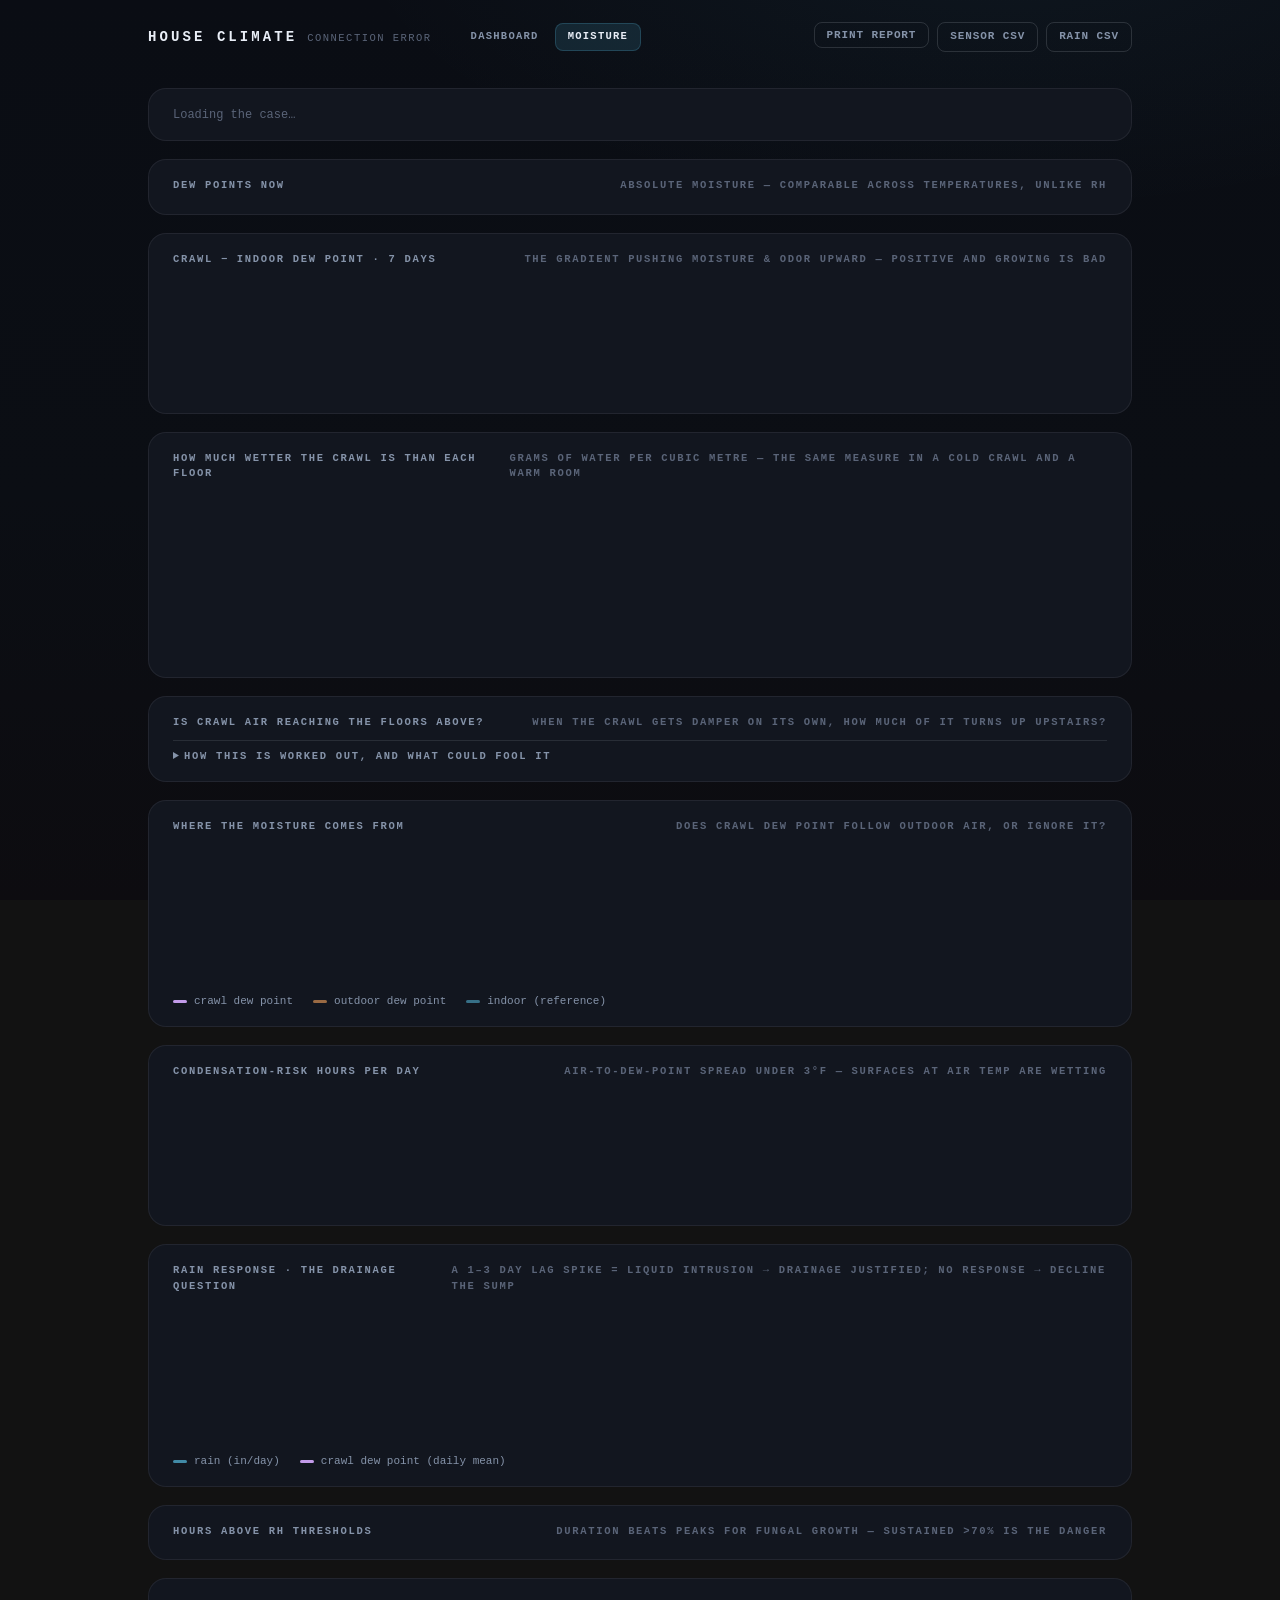
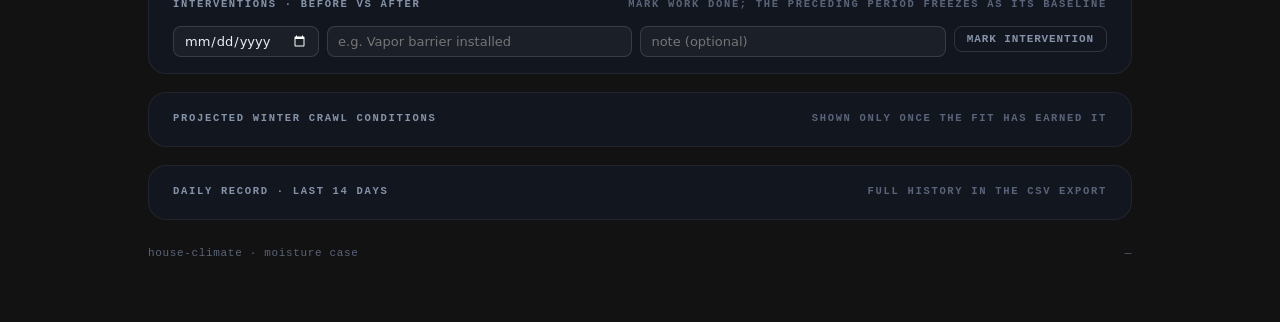
==== commit d046cfa8: "feat(moisture): measure whether crawl air reaches the floors above Adds the transport gain: how much" ====
--- a/src/house_climate/web/static/moisture.html
+++ b/src/house_climate/web/static/moisture.html
@@ -56,6 +56,33 @@
       </div>
       <div id="mo-delta-lead"></div>
       <svg id="mo-delta-chart" viewBox="0 0 960 130" role="img" aria-label="Crawl minus indoor dew point over 7 days"></svg>
+    </section>
+
+    <!-- crawl-to-floor absolute humidity gap + transport gain -->
+    <section class="mo-panel" aria-label="Crawl to floor moisture gap">
+      <div class="panel-head">
+        <span class="micro" style="color:var(--dim)">How much wetter the crawl is than each floor</span>
+        <span class="micro right">grams of water per cubic metre &mdash; the same measure in a cold crawl and a warm room</span>
+      </div>
+      <div id="mo-gap-tiles"></div>
+      <svg id="mo-gap-chart" viewBox="0 0 960 170" role="img"
+           aria-label="Crawl minus each floor, grams per cubic metre, daily"></svg>
+      <div class="ribbon-legend" id="mo-gap-legend"></div>
+      <div id="mo-gap-lead"></div>
+    </section>
+
+    <!-- does crawl air reach the floors above? -->
+    <section class="mo-panel" aria-label="Crawl air reaching the floors above">
+      <div class="panel-head">
+        <span class="micro" style="color:var(--dim)">Is crawl air reaching the floors above?</span>
+        <span class="micro right">when the crawl gets damper on its own, how much of it turns up upstairs?</span>
+      </div>
+      <div id="mo-coupling"></div>
+      <div id="mo-prediction"></div>
+      <details class="mo-method">
+        <summary class="micro">How this is worked out, and what could fool it</summary>
+        <div id="mo-coupling-method"></div>
+      </details>
     </section>
 
     <!-- source attribution -->
--- a/src/house_climate/web/static/styles.css
+++ b/src/house_climate/web/static/styles.css
@@ -143,6 +143,18 @@
   border: 1px solid rgba(138, 224, 173, 0.22);
   padding: 5px 12px; border-radius: 999px;
   white-space: nowrap;
+}
+
+/* Backup-health badge in the top bar: absent (hidden attr) when healthy or
+   still unknown; amber pill once a known backup goes stale. */
+.backup-badge {
+  font-family: var(--mono); font-size: 12px; font-weight: 600;
+  padding: 5px 12px; border-radius: 999px; white-space: nowrap;
+}
+.backup-badge[hidden] { display: none; }
+.backup-badge.warn {
+  color: var(--warn); background: var(--warn-soft);
+  border: 1px solid rgba(232, 194, 104, 0.28);
 }
 
 /* ================= alerts strip ================= */
@@ -855,6 +867,9 @@
   letter-spacing: 0.06em;
 }
 .foot .r { margin-left: auto; }
+/* Quiet deployed-version line — inherits the footer's faint mono; collapses
+   until /api/version resolves so it never leaves a stray gap. */
+.foot-version:empty { display: none; }
 
 /* ================= moisture case page ================= */
 .mo-wrap { max-width: 1040px; }
@@ -903,6 +918,34 @@
 .sw-moref { background: rgba(91, 201, 240, 0.5); }
 /* outdoor on the moisture page: amber dashed, matching the dashboard */
 .mo-out-line { fill: none; stroke: rgba(245, 164, 92, 0.55); stroke-width: 1.5; stroke-dasharray: 5 4; }
+/* dashboard: crawl-to-floor gap strip under the crawl panel */
+.gap-strip { display: flex; flex-wrap: wrap; gap: 10px; align-items: stretch;
+  margin-top: 10px; padding-top: 10px; border-top: 1px solid rgba(233, 238, 247, 0.10); }
+.gap-strip .gap-tile { flex: 1 1 130px; min-width: 120px; }
+.gap-strip .gap-tile .k { display: block; font-size: 10.5px; letter-spacing: 0.06em;
+  text-transform: uppercase; color: var(--dim); }
+.gap-strip .gap-tile .v { font-family: var(--mono); font-size: 22px; font-weight: 600; }
+.gap-strip .gap-tile .t { display: block; font-size: 11px; color: var(--dim); }
+.gap-strip .gap-note { flex: 1 1 100%; font-size: 11.5px; color: var(--dim); }
+.gap-strip .gap-note a { color: inherit; text-decoration: underline; }
+
+/* crawl-to-floor gap: one line per floor, distinct from the dew-point lines
+   above so the two panels are never confused at a glance */
+.mo-gap-a { fill: none; stroke: var(--warn); stroke-width: 2.2; stroke-linecap: round; stroke-linejoin: round; }
+.mo-gap-b { fill: none; stroke: rgba(91, 201, 240, 0.75); stroke-width: 2.2; stroke-linecap: round; stroke-linejoin: round; }
+.mo-gap-c { fill: none; stroke: var(--mint); stroke-width: 2.2; stroke-linecap: round; stroke-linejoin: round; }
+.mo-gap-d { fill: none; stroke: rgba(199, 146, 234, 0.8); stroke-width: 2.2; stroke-linecap: round; stroke-linejoin: round; }
+.mo-gap-a-sw { background: var(--warn); }
+.mo-gap-b-sw { background: rgba(91, 201, 240, 0.75); }
+.mo-gap-c-sw { background: var(--mint); }
+.mo-gap-d-sw { background: rgba(199, 146, 234, 0.8); }
+/* findings lists under the gap and transport panels */
+.mo-list { margin: 8px 0 0; padding-left: 18px; font-size: 13px; line-height: 1.55; color: var(--ink); }
+.mo-list li { margin-bottom: 6px; }
+.mo-list .micro { display: block; color: var(--dim); margin-top: 2px; }
+.mo-method { margin-top: 10px; border-top: 1px solid rgba(233, 238, 247, 0.10); padding-top: 8px; }
+.mo-method summary { cursor: pointer; color: var(--dim); }
+.mo-method summary:hover { color: var(--ink); }
 /* direct line-end labels on the dew-point sparkline */
 .hs-endlabel { font-family: var(--mono); font-size: 10px; font-weight: 600; letter-spacing: 0.06em; }
 .mo-marker { stroke: var(--mint); stroke-width: 1.2; stroke-dasharray: 2 3; }
@@ -1088,6 +1131,11 @@
   .mo-zero { stroke: #999; }
   .cz-avg { stroke: #7d4bb5; }
   .mo-delta-line { stroke: #b8860b; }
+  .mo-gap-a { stroke: #b8860b; }
+  .mo-gap-b { stroke: #147cad; }
+  .mo-gap-c { stroke: #2e8b57; }
+  .mo-gap-d { stroke: #7d4bb5; }
+  .mo-method summary { color: #666; }
   .cz-temp { stroke: #a87fd4; }
   .mo-out-line { stroke: #d08030; }
   .mo-ref-line { stroke: #147cad; }
